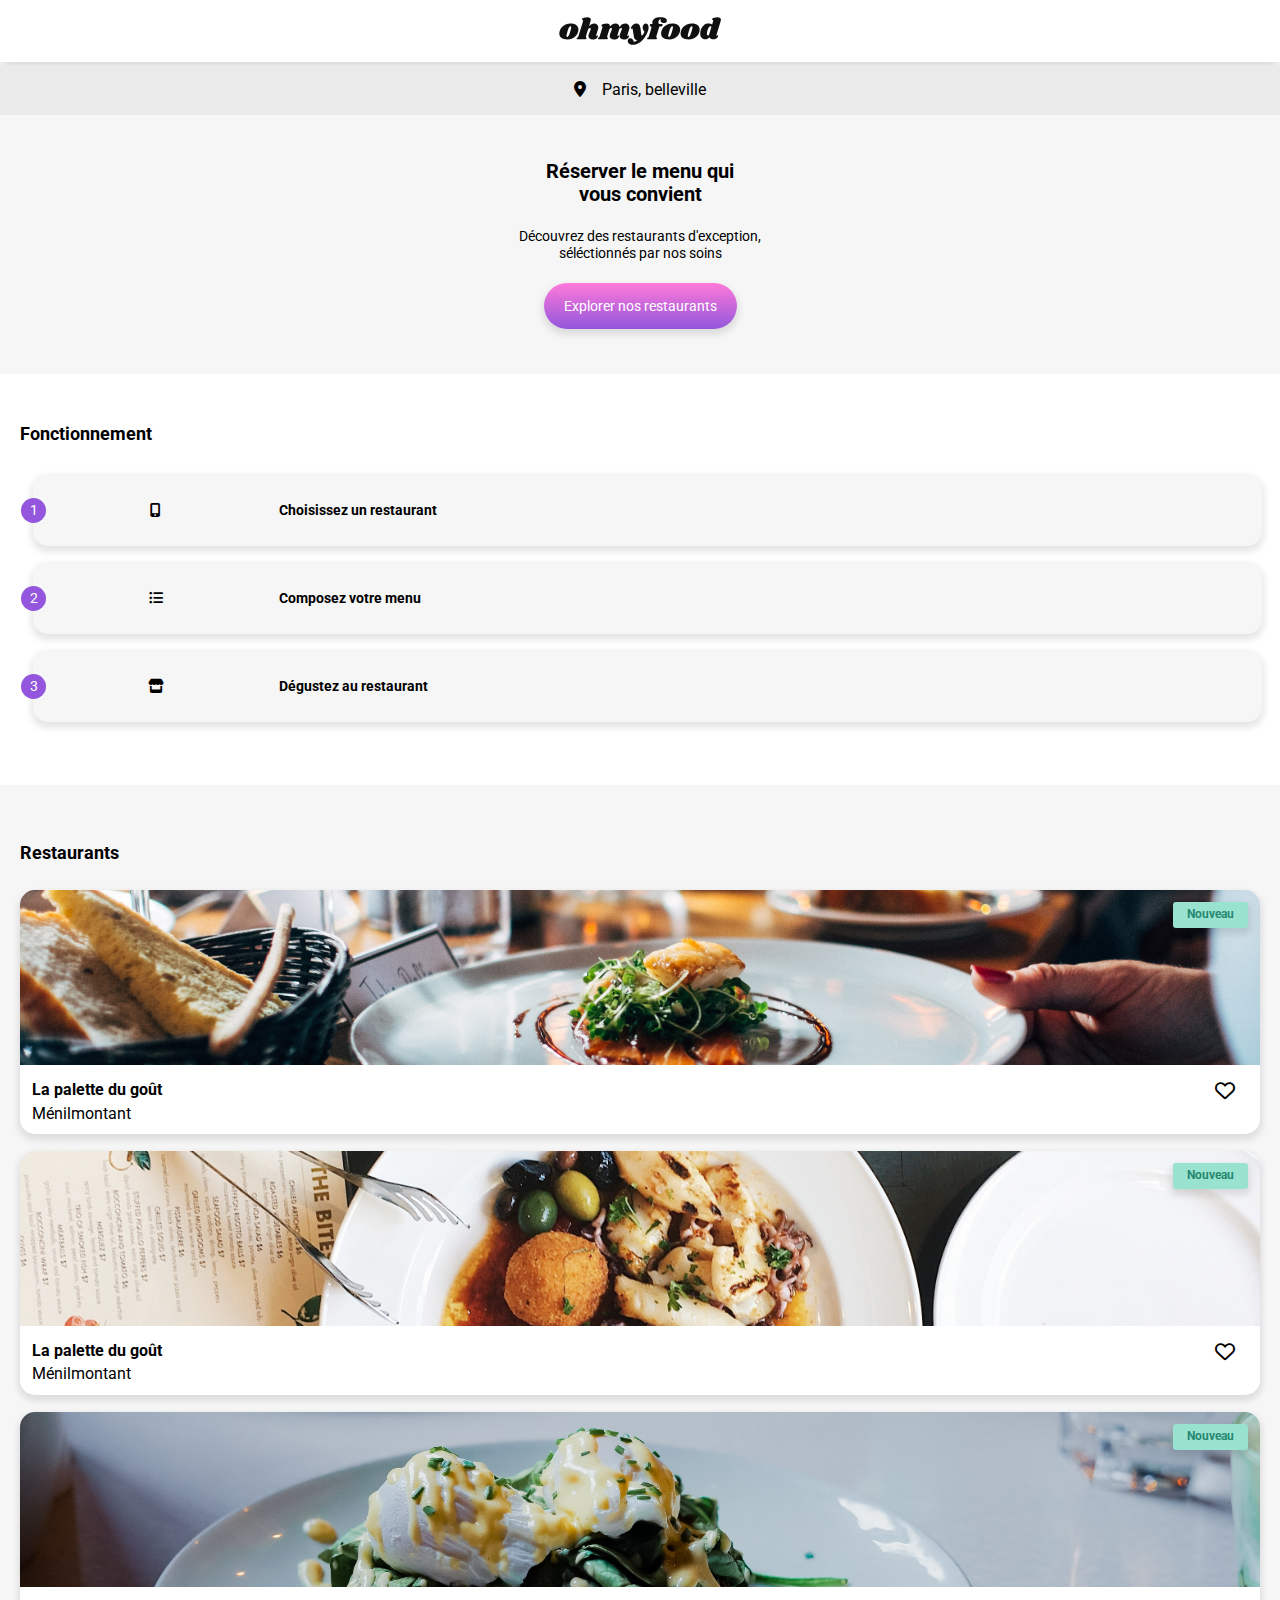
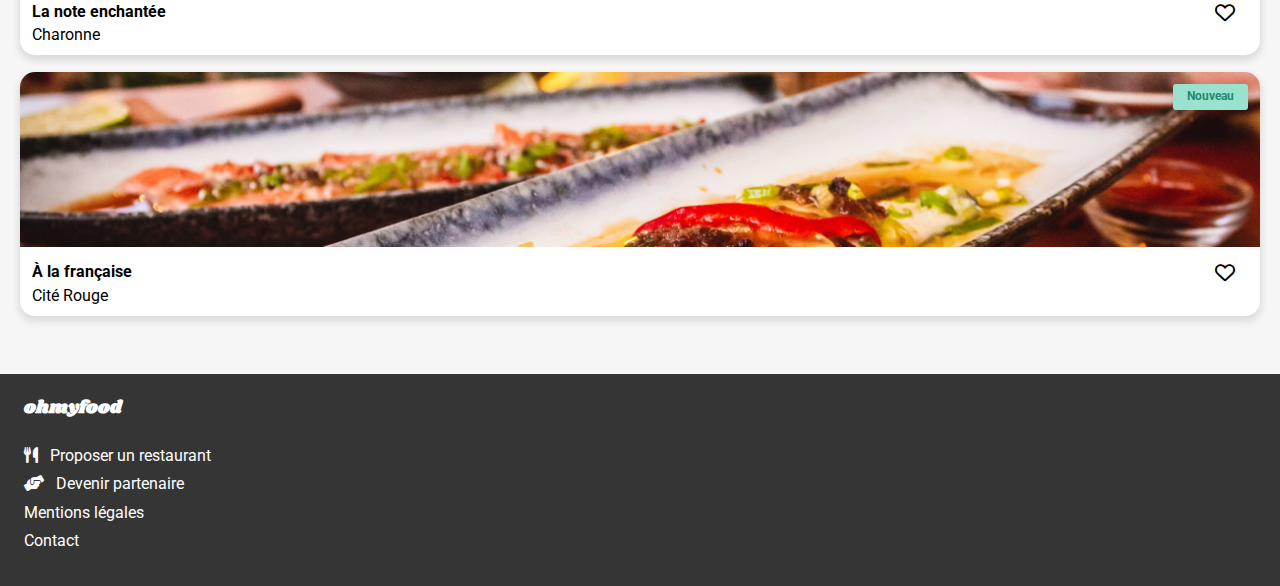
==== index.html @ d655e04b "add menu header" ====
<!DOCTYPE html>
<html lang="en">
<head>
    <meta charset="UTF-8">
    <meta http-equiv="X-UA-Compatible" content="IE=edge">
    <meta name="viewport" content="width=device-width, initial-scale=1.0">

    <link rel="stylesheet" href="https://cdnjs.cloudflare.com/ajax/libs/font-awesome/6.0.0/css/all.min.css" integrity="sha512-9usAa10IRO0HhonpyAIVpjrylPvoDwiPUiKdWk5t3PyolY1cOd4DSE0Ga+ri4AuTroPR5aQvXU9xC6qOPnzFeg==" crossorigin="anonymous" referrerpolicy="no-referrer" />
    <link href="https://fonts.googleapis.com/css2?family=Roboto:wght@100;300;400;500;700;900&family=Shrikhand&display=swap" rel="stylesheet">
    <link rel="stylesheet" href="./styles/css/normalize.css">
    <link rel="stylesheet" href="./styles/css/index.css">

    <title>OhMyFood</title>
</head>
<body>
    <!-- loading spinner -->
    <div class="loading"></div>
    <!-- Header -->
    <header class="header">
        <div class="header-logo">
            <!-- <i class="arrow-left"></i> -->
            <img src="./images/logo/ohmyfood@2x.svg" alt="">
        </div>
        <div class="header-location">
            <i class="fa-solid fa-location-dot"></i>
            <div class="header-location-info">
                <span class="city">Paris,</span>
                <span class="district">belleville</span>
            </div>
            <!-- <p class="location-info">Paris,belleville</p> -->
        </div>
    </header>
    <!-- Section Company Intro -->
    <section class="Intro">
        <div class="Intro-discover">
            <h2>Réserver le menu qui vous convient</h2>
            <h3>Découvrez des restaurants d'exception,
                séléctionnés par nos soins</h3>
            <a href="#" class="btn">Explorer nos restaurants</a>
        </div>
        <div class="Intro-fonctioning">
            <h2>Fonctionnement</h2>
            <nav class="navbar">
                <ul class="navbar-list">
                    <li class="navbar-list-item">
                        <a href="#">
                            <span>1</span>
                            <i class="fa-solid fa-mobile-screen-button"></i>
                            <h3>Choisissez un restaurant</h3>
                        </a>
                    </li>
                    <li class="navbar-list-item">
                        <a href="#">
                            <span>2</span>
                            <i class="fa-solid fa-list-ul"></i>
                            <h3>Composez votre menu</h3>
                        </a>
                    </li>
                    <li class="navbar-list-item">
                        <a href="#">
                            <span>3</span>
                            <i class="fa-solid fa-store"></i>
                            <h3>Dégustez au restaurant</h3>
                        </a>
                    </li>
                </ul>
            </nav>
        </div>
    </section>
    <!-- Section Restaurants -->
    <section class="rest">
        <h2>Restaurants</h2>
        <ul class="rest-list">
            <li class="rest-list-item">
                <a href="#">
                    <img src="./images/restaurants/jay-wennington-N_Y88TWmGwA-unsplash.jpg" alt="">
                    <div class="rest-list-info-wrap">
                        <div class="rest-list-info">
                            <h3>La palette du goût</h3>
                            <span>Ménilmontant</span>
                        </div>
                        <div class="rest-list-likes">
                            <i class="fa-solid fa-heart like"></i>
                            <i class="fa-regular fa-heart like-stroke"></i>
                        </div>
                    </div>
                    <span class="newTag">Nouveau</span>
                </a>
            </li>
            <li class="rest-list-item">
                <a href="#">
                    <img src="./images/restaurants/stil-u2Lp8tXIcjw-unsplash.jpg" alt="">
                    <div class="rest-list-info-wrap">
                        <div class="rest-list-info">
                            <h3>La palette du goût</h3>
                            <span>Ménilmontant</span>
                        </div>
                        <div class="rest-list-likes">
                            <i class="fa-solid fa-heart like"></i>
                            <i class="fa-regular fa-heart like-stroke"></i>
                        </div>
                    </div>
                    <span class="newTag">Nouveau</span>
                </a>
            </li>
            <li class="rest-list-item">
                <a href="#">
                    <img src="./images/restaurants/toa-heftiba-DQKerTsQwi0-unsplash.jpg" alt="">
                    <div class="rest-list-info-wrap">
                        <div class="rest-list-info">
                            <h3>La note enchantée</h3>
                            <span>Charonne</span>
                        </div>
                        <div class="rest-list-likes">
                            <i class="fa-solid fa-heart like"></i>
                            <i class="fa-regular fa-heart like-stroke"></i>
                        </div>
                    </div>
                    <span class="newTag">Nouveau</span>
                </a>
            </li>
            <li class="rest-list-item">
                <a href="#">
                    <img src="./images/restaurants/louis-hansel-shotsoflouis-qNBGVyOCY8Q-unsplash.jpg" alt="">
                    <div class="rest-list-info-wrap">
                        <div class="rest-list-info">
                            <h3>À la française</h3>
                            <span>Cité Rouge</span>
                        </div>
                        <div class="rest-list-likes">
                            <i class="fa-solid fa-heart like"></i>
                            <i class="fa-regular fa-heart like-stroke"></i>
                        </div>
                    </div>
                    <span class="newTag">Nouveau</span>
                </a>
            </li>

        </ul>
    </section>
    
    <!-- Footer -->
    <footer class="footer">
        <h1 class="footer-title logo">ohmyfood</h1>
        <nav class="footer-navbar">
            <ul class="nav-list">
                <li>
                    <a href="">
                        <i class="fa-solid fa-utensils"></i>
                        <p>Proposer un restaurant</p>
                    </a>
                </li>
                <li>
                    <a href="">
                        <i class="fa-solid fa-handshake-angle"></i>
                        <p>Devenir partenaire</p>
                    </a>
                </li>
            </ul>
            <ul class="nav-list">
                <li>
                    <a href="">Mentions légales</a>
                </li>
                <li>
                    <a href="">Contact</a>
                </li>
            </ul>
        </nav>
    </footer>
</body>
</html>
---- styles/css/index.css ----
* {
  box-sizing: border-box;
}

body {
  font-family: "Roboto", sans-serif;
}

.logo,
.title {
  font-family: "Shrikhand", cursive;
}

/************* Header **************/
.header {
  display: flex;
  flex-direction: column;
  align-items: center;
  gap: 3px;
}
.header-logo {
  width: 100%;
  display: flex;
  justify-content: center;
  padding: 17px 0;
  box-shadow: 0px 3px 12px 0px rgba(0, 0, 0, 0.2);
}
.header-logo img {
  width: 162px;
}

.header-location {
  width: 100%;
  display: flex;
  justify-content: center;
  gap: 16px;
  padding: 16px 0;
  background-color: #eaeaea;
}

/************ Section Intro **************/
.Intro {
  display: flex;
  flex-direction: column;
  gap: 50px;
}
.Intro-discover {
  display: flex;
  flex-direction: column;
  justify-content: center;
  align-items: center;
  gap: 22px;
  padding: 45px 0;
  background-color: #f6f6f6;
  text-align: center;
}
.Intro-discover h2 {
  font-size: 20px;
  max-width: 230px;
}
.Intro-discover h3 {
  display: flex;
  font-size: 14px;
  white-space: pre-line;
  font-weight: normal;
}
.Intro-discover a {
  padding: 15px 20px;
  border-radius: 25px;
  font-size: 14px;
  background: linear-gradient(#FF79DA, #9356DC);
  color: #fff;
  box-shadow: 0px 4px 7px 2px rgba(0, 0, 0, 0.1);
  transition: all 1.5s;
}
.Intro-discover a:hover {
  box-shadow: 0px 3px 7px 2px rgba(0, 0, 0, 0.2);
  background: linear-gradient(#ff93e1, #a16be0);
}

.Intro-fonctioning {
  display: flex;
  flex-direction: column;
  gap: 30px;
}
.Intro-fonctioning h2 {
  font-size: 18px;
  padding-left: 20px;
}
.Intro-fonctioning .navbar-list {
  display: flex;
  flex-direction: column;
  gap: 16px;
  padding: 0 18px 0 33px;
  font-size: 14px;
}
.Intro-fonctioning .navbar-list-item a {
  display: flex;
  position: relative;
  justify-content: space-around;
  height: 72px;
  align-items: center;
  background-color: #f6f6f6;
  border-radius: 15px;
  box-shadow: 0px 4px 7px 2px rgba(0, 0, 0, 0.1);
  transition: all 1.5s;
}
.Intro-fonctioning .navbar-list-item a:hover {
  background-color: #f2eafb;
}
.Intro-fonctioning .navbar-list-item a:hover i {
  color: #9356DC;
}
.Intro-fonctioning .navbar-list-item span {
  position: absolute;
  width: 25px;
  height: 25px;
  line-height: 25px;
  text-align: center;
  border-radius: 50%;
  background-color: #9356DC;
  color: #fff;
  left: -12px;
}
.Intro-fonctioning .navbar-list-item i {
  flex: 1;
  text-align: center;
  transition: all 1.5s;
}
.Intro-fonctioning .navbar-list-item h3 {
  flex: 4;
}

/************* Section Restaurants ************/
.rest {
  display: flex;
  flex-direction: column;
  gap: 26px;
  background-color: #f6f6f6;
  margin-top: 63px;
  padding: 58px 0;
}
.rest h2 {
  font-size: 18px;
  padding-left: 20px;
}
.rest-list {
  display: flex;
  flex-direction: column;
  gap: 17px;
  padding: 0 20px;
}
.rest-list-item a {
  display: flex;
  flex-direction: column;
  gap: 16px;
  position: relative;
  border-radius: 15px;
  background-color: #fff;
  box-shadow: 0px 4px 7px 2px rgba(0, 0, 0, 0.1);
}
.rest-list-item img {
  width: 100%;
  -o-object-fit: cover;
     object-fit: cover;
  height: 175px;
  border-radius: 15px 15px 0 0;
}
.rest-list-info-wrap {
  display: flex;
  justify-content: space-between;
  padding: 0 25px 11px 12px;
}
.rest-list-info {
  display: flex;
  flex-direction: column;
  gap: 5px;
}
.rest-list-likes {
  font-size: 20px;
  position: relative;
  height: 20px;
  background-clip: padding-box;
}
.rest-list-likes:hover .like {
  opacity: 1;
}
.rest-list-likes:hover .like-stroke {
  opacity: 0;
}
.rest-list-likes .like {
  opacity: 0;
  background: linear-gradient(to right, #FF79DA, #9356DC);
  -webkit-background-clip: text;
          background-clip: text;
  -webkit-text-fill-color: transparent;
  transition: all 0.5s;
}
.rest-list-likes .like-stroke {
  position: absolute;
  left: 0;
  transition: all 0.5s;
}
.rest-list .newTag {
  font-size: 12px;
  padding: 6px 14px;
  background-color: #99E2D0;
  position: absolute;
  right: 12px;
  top: 12px;
  color: #278870;
  font-weight: bold;
  border-radius: 3px;
  box-shadow: 0px 4px 7px 2px rgba(0, 0, 0, 0.1);
}

/************* footer ***************/
.footer {
  display: flex;
  flex-direction: column;
  gap: 16px;
  color: #fff;
  background-color: #353535;
  padding: 12px 0 35px 24px;
}
.footer-title {
  font-size: 18px;
}
.footer-navbar {
  display: flex;
  flex-direction: column;
  gap: 10px;
}
.footer-navbar .nav-list {
  display: flex;
  flex-direction: column;
  padding: 0;
  gap: 10px;
}
.footer-navbar .nav-list a {
  display: flex;
  gap: 12px;
}
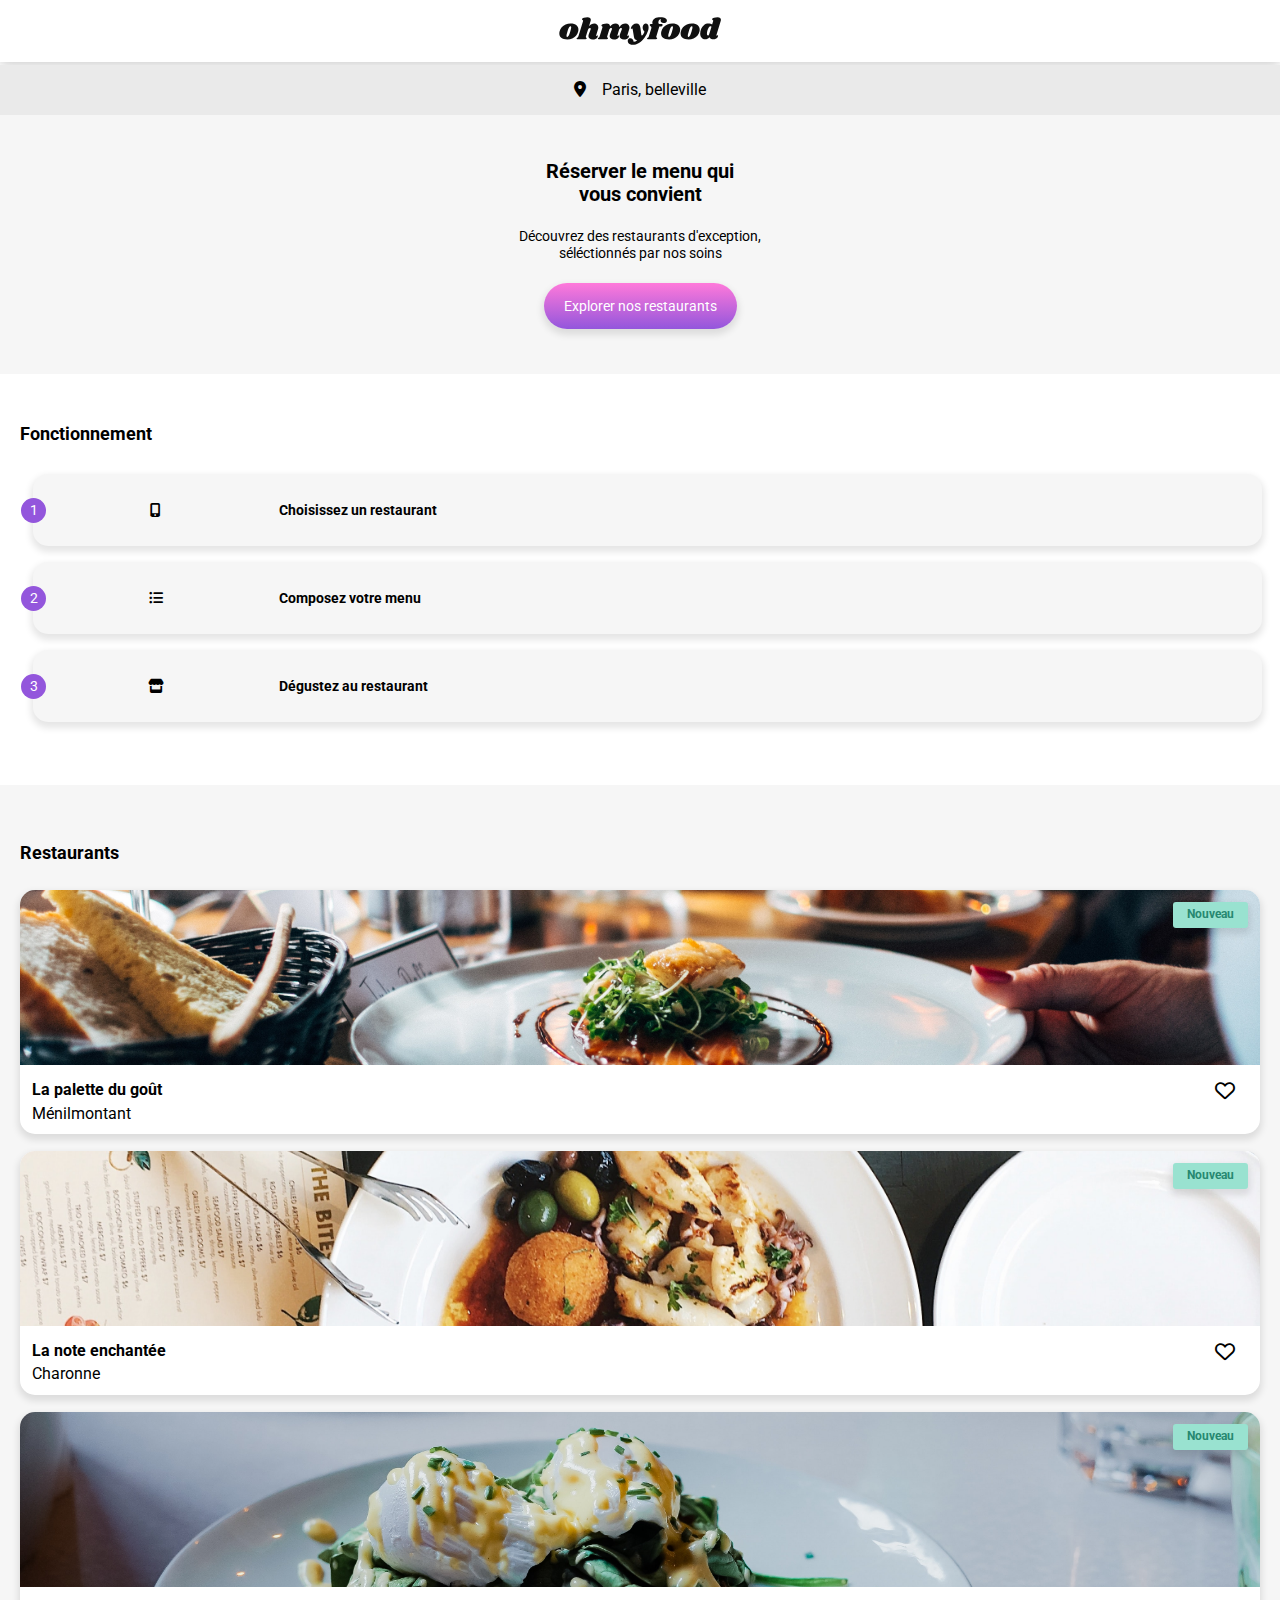
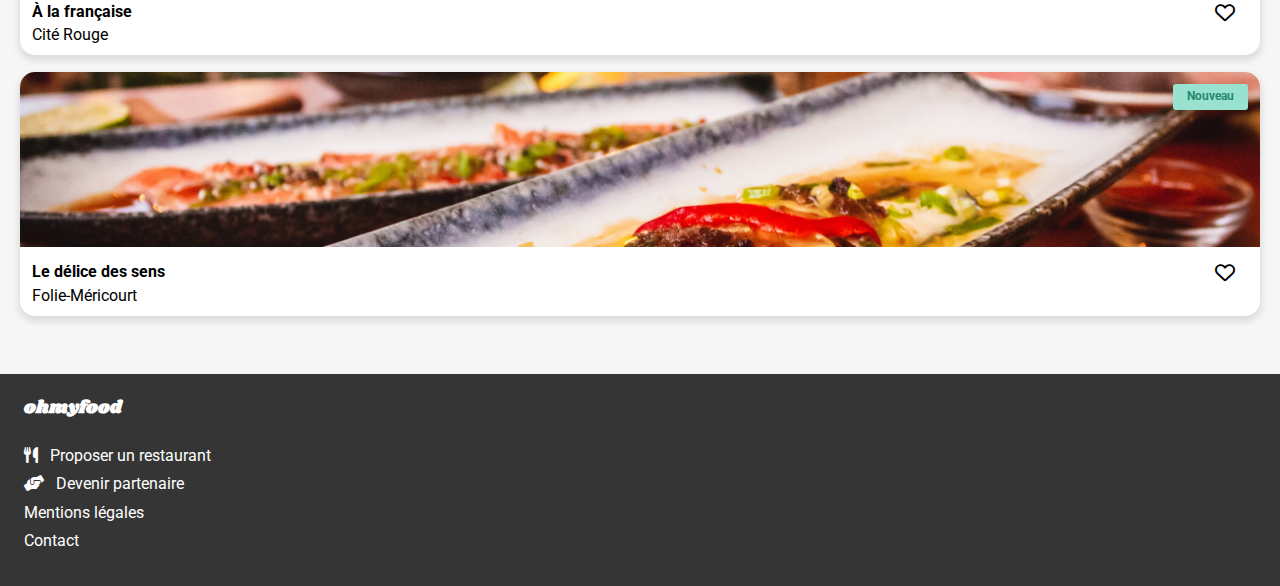
==== commit d1f63037: "modify index.html" ====
--- a/index.html
+++ b/index.html
@@ -18,8 +18,7 @@
     <!-- Header -->
     <header class="header">
         <div class="header-logo">
-            <!-- <i class="arrow-left"></i> -->
-            <img src="./images/logo/ohmyfood@2x.svg" alt="">
+            <img src="./images/logo/ohmyfood@2x.svg" alt="ohmyfood logo">
         </div>
         <div class="header-location">
             <i class="fa-solid fa-location-dot"></i>
@@ -72,8 +71,8 @@
         <h2>Restaurants</h2>
         <ul class="rest-list">
             <li class="rest-list-item">
-                <a href="#">
-                    <img src="./images/restaurants/jay-wennington-N_Y88TWmGwA-unsplash.jpg" alt="">
+                <a href="./laPalette.html">
+                    <img src="./images/restaurants/jay-wennington-N_Y88TWmGwA-unsplash.jpg" alt="La palette du goût">
                     <div class="rest-list-info-wrap">
                         <div class="rest-list-info">
                             <h3>La palette du goût</h3>
@@ -88,24 +87,8 @@
                 </a>
             </li>
             <li class="rest-list-item">
-                <a href="#">
-                    <img src="./images/restaurants/stil-u2Lp8tXIcjw-unsplash.jpg" alt="">
-                    <div class="rest-list-info-wrap">
-                        <div class="rest-list-info">
-                            <h3>La palette du goût</h3>
-                            <span>Ménilmontant</span>
-                        </div>
-                        <div class="rest-list-likes">
-                            <i class="fa-solid fa-heart like"></i>
-                            <i class="fa-regular fa-heart like-stroke"></i>
-                        </div>
-                    </div>
-                    <span class="newTag">Nouveau</span>
-                </a>
-            </li>
-            <li class="rest-list-item">
-                <a href="#">
-                    <img src="./images/restaurants/toa-heftiba-DQKerTsQwi0-unsplash.jpg" alt="">
+                <a href="./laNoteEnchante.html">
+                    <img src="./images/restaurants/stil-u2Lp8tXIcjw-unsplash.jpg" alt="La note enchantée">
                     <div class="rest-list-info-wrap">
                         <div class="rest-list-info">
                             <h3>La note enchantée</h3>
@@ -120,12 +103,28 @@
                 </a>
             </li>
             <li class="rest-list-item">
-                <a href="#">
-                    <img src="./images/restaurants/louis-hansel-shotsoflouis-qNBGVyOCY8Q-unsplash.jpg" alt="">
+                <a href="./laFrancaise.html">
+                    <img src="./images/restaurants/toa-heftiba-DQKerTsQwi0-unsplash.jpg" alt="À la française">
                     <div class="rest-list-info-wrap">
                         <div class="rest-list-info">
                             <h3>À la française</h3>
                             <span>Cité Rouge</span>
+                        </div>
+                        <div class="rest-list-likes">
+                            <i class="fa-solid fa-heart like"></i>
+                            <i class="fa-regular fa-heart like-stroke"></i>
+                        </div>
+                    </div>
+                    <span class="newTag">Nouveau</span>
+                </a>
+            </li>
+            <li class="rest-list-item">
+                <a href="./leDelice.html">
+                    <img src="./images/restaurants/louis-hansel-shotsoflouis-qNBGVyOCY8Q-unsplash.jpg" alt="Le délice des sens">
+                    <div class="rest-list-info-wrap">
+                        <div class="rest-list-info">
+                            <h3>Le délice des sens</h3>
+                            <span>Folie-Méricourt</span>
                         </div>
                         <div class="rest-list-likes">
                             <i class="fa-solid fa-heart like"></i>
@@ -162,7 +161,7 @@
                     <a href="">Mentions légales</a>
                 </li>
                 <li>
-                    <a href="">Contact</a>
+                    <a href="mailto:contact@example.com">Contact</a>
                 </li>
             </ul>
         </nav>
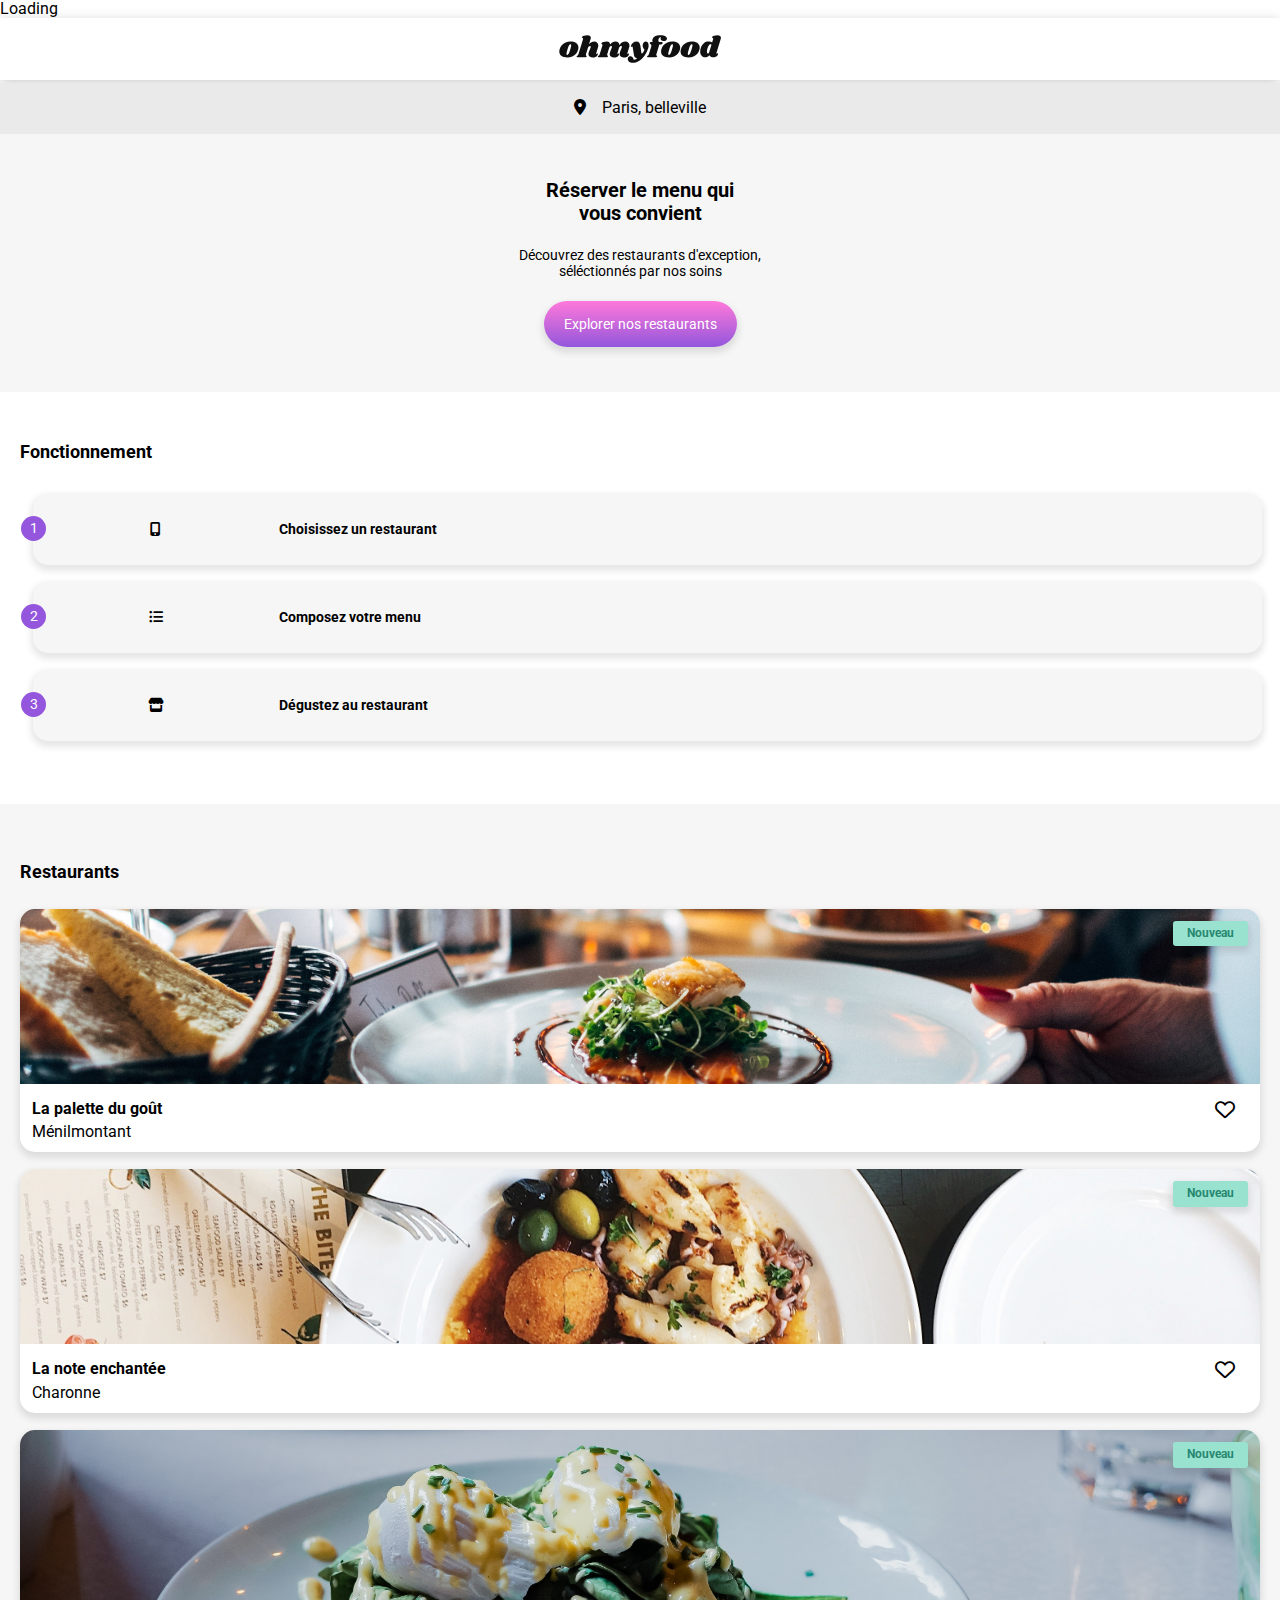
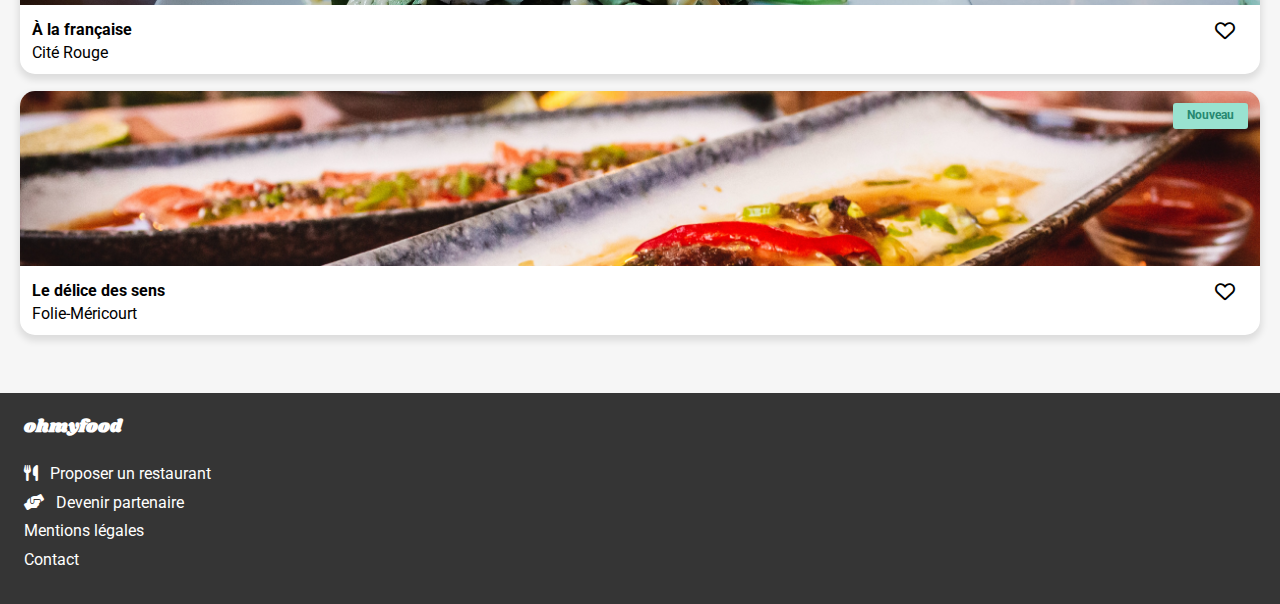
==== commit 349e2566: "add loading" ====
--- a/index.html
+++ b/index.html
@@ -14,157 +14,164 @@
 </head>
 <body>
     <!-- loading spinner -->
-    <div class="loading"></div>
-    <!-- Header -->
-    <header class="header">
-        <div class="header-logo">
-            <img src="./images/logo/ohmyfood@2x.svg" alt="ohmyfood logo">
+    <div class="loading">
+        <div class="ring">
+            Loading
+            <span></span>
         </div>
-        <div class="header-location">
-            <i class="fa-solid fa-location-dot"></i>
-            <div class="header-location-info">
-                <span class="city">Paris,</span>
-                <span class="district">belleville</span>
+    </div>
+    <div class="show">
+        <!-- Header -->
+        <header class="header">
+            <div class="header-logo">
+                <img src="./images/logo/ohmyfood@2x.svg" alt="ohmyfood logo">
             </div>
-            <!-- <p class="location-info">Paris,belleville</p> -->
-        </div>
-    </header>
-    <!-- Section Company Intro -->
-    <section class="Intro">
-        <div class="Intro-discover">
-            <h2>Réserver le menu qui vous convient</h2>
-            <h3>Découvrez des restaurants d'exception,
-                séléctionnés par nos soins</h3>
-            <a href="#" class="btn">Explorer nos restaurants</a>
-        </div>
-        <div class="Intro-fonctioning">
-            <h2>Fonctionnement</h2>
-            <nav class="navbar">
-                <ul class="navbar-list">
-                    <li class="navbar-list-item">
-                        <a href="#">
-                            <span>1</span>
-                            <i class="fa-solid fa-mobile-screen-button"></i>
-                            <h3>Choisissez un restaurant</h3>
+            <div class="header-location">
+                <i class="fa-solid fa-location-dot"></i>
+                <div class="header-location-info">
+                    <span class="city">Paris,</span>
+                    <span class="district">belleville</span>
+                </div>
+                <!-- <p class="location-info">Paris,belleville</p> -->
+            </div>
+        </header>
+        <!-- Section Company Intro -->
+        <section class="Intro">
+            <div class="Intro-discover">
+                <h2>Réserver le menu qui vous convient</h2>
+                <h3>Découvrez des restaurants d'exception,
+                    séléctionnés par nos soins</h3>
+                <a href="#" class="btn">Explorer nos restaurants</a>
+            </div>
+            <div class="Intro-fonctioning">
+                <h2>Fonctionnement</h2>
+                <nav class="navbar">
+                    <ul class="navbar-list">
+                        <li class="navbar-list-item">
+                            <a href="#">
+                                <span>1</span>
+                                <i class="fa-solid fa-mobile-screen-button"></i>
+                                <h3>Choisissez un restaurant</h3>
+                            </a>
+                        </li>
+                        <li class="navbar-list-item">
+                            <a href="#">
+                                <span>2</span>
+                                <i class="fa-solid fa-list-ul"></i>
+                                <h3>Composez votre menu</h3>
+                            </a>
+                        </li>
+                        <li class="navbar-list-item">
+                            <a href="#">
+                                <span>3</span>
+                                <i class="fa-solid fa-store"></i>
+                                <h3>Dégustez au restaurant</h3>
+                            </a>
+                        </li>
+                    </ul>
+                </nav>
+            </div>
+        </section>
+        <!-- Section Restaurants -->
+        <section class="rest">
+            <h2>Restaurants</h2>
+            <ul class="rest-list">
+                <li class="rest-list-item">
+                    <a href="./laPalette.html">
+                        <img src="./images/restaurants/jay-wennington-N_Y88TWmGwA-unsplash.jpg" alt="La palette du goût">
+                        <div class="rest-list-info-wrap">
+                            <div class="rest-list-info">
+                                <h3>La palette du goût</h3>
+                                <span>Ménilmontant</span>
+                            </div>
+                            <div class="rest-list-likes">
+                                <i class="fa-solid fa-heart like"></i>
+                                <i class="fa-regular fa-heart like-stroke"></i>
+                            </div>
+                        </div>
+                        <span class="newTag">Nouveau</span>
+                    </a>
+                </li>
+                <li class="rest-list-item">
+                    <a href="./laNoteEnchante.html">
+                        <img src="./images/restaurants/stil-u2Lp8tXIcjw-unsplash.jpg" alt="La note enchantée">
+                        <div class="rest-list-info-wrap">
+                            <div class="rest-list-info">
+                                <h3>La note enchantée</h3>
+                                <span>Charonne</span>
+                            </div>
+                            <div class="rest-list-likes">
+                                <i class="fa-solid fa-heart like"></i>
+                                <i class="fa-regular fa-heart like-stroke"></i>
+                            </div>
+                        </div>
+                        <span class="newTag">Nouveau</span>
+                    </a>
+                </li>
+                <li class="rest-list-item">
+                    <a href="./laFrancaise.html">
+                        <img src="./images/restaurants/toa-heftiba-DQKerTsQwi0-unsplash.jpg" alt="À la française">
+                        <div class="rest-list-info-wrap">
+                            <div class="rest-list-info">
+                                <h3>À la française</h3>
+                                <span>Cité Rouge</span>
+                            </div>
+                            <div class="rest-list-likes">
+                                <i class="fa-solid fa-heart like"></i>
+                                <i class="fa-regular fa-heart like-stroke"></i>
+                            </div>
+                        </div>
+                        <span class="newTag">Nouveau</span>
+                    </a>
+                </li>
+                <li class="rest-list-item">
+                    <a href="./leDelice.html">
+                        <img src="./images/restaurants/louis-hansel-shotsoflouis-qNBGVyOCY8Q-unsplash.jpg" alt="Le délice des sens">
+                        <div class="rest-list-info-wrap">
+                            <div class="rest-list-info">
+                                <h3>Le délice des sens</h3>
+                                <span>Folie-Méricourt</span>
+                            </div>
+                            <div class="rest-list-likes">
+                                <i class="fa-solid fa-heart like"></i>
+                                <i class="fa-regular fa-heart like-stroke"></i>
+                            </div>
+                        </div>
+                        <span class="newTag">Nouveau</span>
+                    </a>
+                </li>
+
+            </ul>
+        </section>
+        
+        <!-- Footer -->
+        <footer class="footer">
+            <h1 class="footer-title logo">ohmyfood</h1>
+            <nav class="footer-navbar">
+                <ul class="nav-list">
+                    <li>
+                        <a href="">
+                            <i class="fa-solid fa-utensils"></i>
+                            <p>Proposer un restaurant</p>
                         </a>
                     </li>
-                    <li class="navbar-list-item">
-                        <a href="#">
-                            <span>2</span>
-                            <i class="fa-solid fa-list-ul"></i>
-                            <h3>Composez votre menu</h3>
-                        </a>
-                    </li>
-                    <li class="navbar-list-item">
-                        <a href="#">
-                            <span>3</span>
-                            <i class="fa-solid fa-store"></i>
-                            <h3>Dégustez au restaurant</h3>
+                    <li>
+                        <a href="">
+                            <i class="fa-solid fa-handshake-angle"></i>
+                            <p>Devenir partenaire</p>
                         </a>
                     </li>
                 </ul>
+                <ul class="nav-list">
+                    <li>
+                        <a href="">Mentions légales</a>
+                    </li>
+                    <li>
+                        <a href="mailto:contact@example.com">Contact</a>
+                    </li>
+                </ul>
             </nav>
-        </div>
-    </section>
-    <!-- Section Restaurants -->
-    <section class="rest">
-        <h2>Restaurants</h2>
-        <ul class="rest-list">
-            <li class="rest-list-item">
-                <a href="./laPalette.html">
-                    <img src="./images/restaurants/jay-wennington-N_Y88TWmGwA-unsplash.jpg" alt="La palette du goût">
-                    <div class="rest-list-info-wrap">
-                        <div class="rest-list-info">
-                            <h3>La palette du goût</h3>
-                            <span>Ménilmontant</span>
-                        </div>
-                        <div class="rest-list-likes">
-                            <i class="fa-solid fa-heart like"></i>
-                            <i class="fa-regular fa-heart like-stroke"></i>
-                        </div>
-                    </div>
-                    <span class="newTag">Nouveau</span>
-                </a>
-            </li>
-            <li class="rest-list-item">
-                <a href="./laNoteEnchante.html">
-                    <img src="./images/restaurants/stil-u2Lp8tXIcjw-unsplash.jpg" alt="La note enchantée">
-                    <div class="rest-list-info-wrap">
-                        <div class="rest-list-info">
-                            <h3>La note enchantée</h3>
-                            <span>Charonne</span>
-                        </div>
-                        <div class="rest-list-likes">
-                            <i class="fa-solid fa-heart like"></i>
-                            <i class="fa-regular fa-heart like-stroke"></i>
-                        </div>
-                    </div>
-                    <span class="newTag">Nouveau</span>
-                </a>
-            </li>
-            <li class="rest-list-item">
-                <a href="./laFrancaise.html">
-                    <img src="./images/restaurants/toa-heftiba-DQKerTsQwi0-unsplash.jpg" alt="À la française">
-                    <div class="rest-list-info-wrap">
-                        <div class="rest-list-info">
-                            <h3>À la française</h3>
-                            <span>Cité Rouge</span>
-                        </div>
-                        <div class="rest-list-likes">
-                            <i class="fa-solid fa-heart like"></i>
-                            <i class="fa-regular fa-heart like-stroke"></i>
-                        </div>
-                    </div>
-                    <span class="newTag">Nouveau</span>
-                </a>
-            </li>
-            <li class="rest-list-item">
-                <a href="./leDelice.html">
-                    <img src="./images/restaurants/louis-hansel-shotsoflouis-qNBGVyOCY8Q-unsplash.jpg" alt="Le délice des sens">
-                    <div class="rest-list-info-wrap">
-                        <div class="rest-list-info">
-                            <h3>Le délice des sens</h3>
-                            <span>Folie-Méricourt</span>
-                        </div>
-                        <div class="rest-list-likes">
-                            <i class="fa-solid fa-heart like"></i>
-                            <i class="fa-regular fa-heart like-stroke"></i>
-                        </div>
-                    </div>
-                    <span class="newTag">Nouveau</span>
-                </a>
-            </li>
-
-        </ul>
-    </section>
-    
-    <!-- Footer -->
-    <footer class="footer">
-        <h1 class="footer-title logo">ohmyfood</h1>
-        <nav class="footer-navbar">
-            <ul class="nav-list">
-                <li>
-                    <a href="">
-                        <i class="fa-solid fa-utensils"></i>
-                        <p>Proposer un restaurant</p>
-                    </a>
-                </li>
-                <li>
-                    <a href="">
-                        <i class="fa-solid fa-handshake-angle"></i>
-                        <p>Devenir partenaire</p>
-                    </a>
-                </li>
-            </ul>
-            <ul class="nav-list">
-                <li>
-                    <a href="">Mentions légales</a>
-                </li>
-                <li>
-                    <a href="mailto:contact@example.com">Contact</a>
-                </li>
-            </ul>
-        </nav>
-    </footer>
+        </footer>
+    </div>
 </body>
 </html>--- a/styles/css/index.css
+++ b/styles/css/index.css
@@ -11,6 +11,18 @@
   font-family: "Shrikhand", cursive;
 }
 
+.Intro-discover a {
+  border-radius: 25px;
+  color: #fff;
+  background: linear-gradient(to bottom, #FF79DA, #9356DC);
+  box-shadow: 0px 4px 7px 2px rgba(0, 0, 0, 0.1);
+  transition: all 1.5s, ease;
+}
+.Intro-discover a:hover {
+  box-shadow: 0px 3px 7px 2px rgba(0, 0, 0, 0.2);
+  background: linear-gradient(#ff93e1, #a16be0);
+}
+
 /************* Header **************/
 .header {
   display: flex;
@@ -27,6 +39,8 @@
 }
 .header-logo img {
   width: 162px;
+  -o-object-fit: cover;
+     object-fit: cover;
 }
 
 .header-location {
@@ -66,16 +80,7 @@
 }
 .Intro-discover a {
   padding: 15px 20px;
-  border-radius: 25px;
   font-size: 14px;
-  background: linear-gradient(#FF79DA, #9356DC);
-  color: #fff;
-  box-shadow: 0px 4px 7px 2px rgba(0, 0, 0, 0.1);
-  transition: all 1.5s;
-}
-.Intro-discover a:hover {
-  box-shadow: 0px 3px 7px 2px rgba(0, 0, 0, 0.2);
-  background: linear-gradient(#ff93e1, #a16be0);
 }
 
 .Intro-fonctioning {
@@ -103,7 +108,7 @@
   background-color: #f6f6f6;
   border-radius: 15px;
   box-shadow: 0px 4px 7px 2px rgba(0, 0, 0, 0.1);
-  transition: all 1.5s;
+  transition: all 1.5s, ease;
 }
 .Intro-fonctioning .navbar-list-item a:hover {
   background-color: #f2eafb;
@@ -125,7 +130,7 @@
 .Intro-fonctioning .navbar-list-item i {
   flex: 1;
   text-align: center;
-  transition: all 1.5s;
+  transition: all 1.5s, ease;
 }
 .Intro-fonctioning .navbar-list-item h3 {
   flex: 4;
@@ -194,12 +199,12 @@
   -webkit-background-clip: text;
           background-clip: text;
   -webkit-text-fill-color: transparent;
-  transition: all 0.5s;
+  transition: all 0.5s, ease;
 }
 .rest-list-likes .like-stroke {
   position: absolute;
   left: 0;
-  transition: all 0.5s;
+  transition: all 0.5s, ease;
 }
 .rest-list .newTag {
   font-size: 12px;
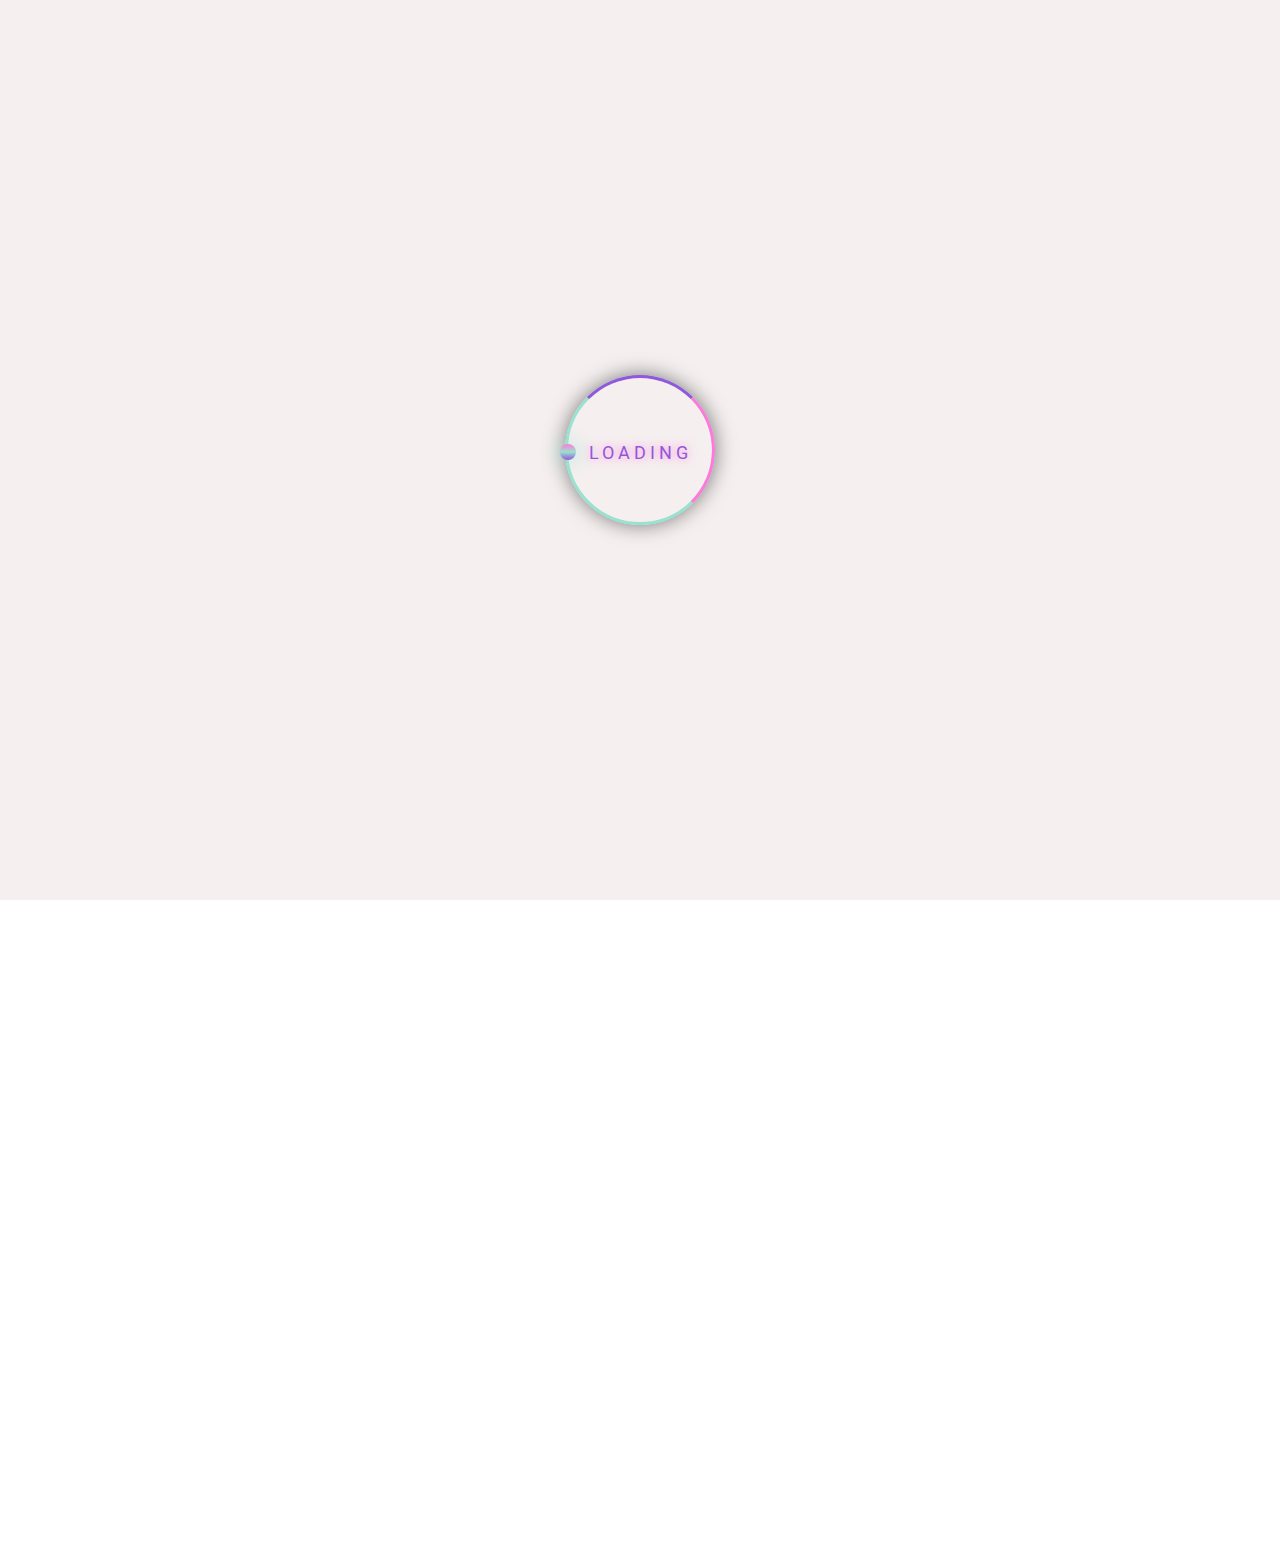
==== commit e8255caf: "modify header" ====
--- a/index.html
+++ b/index.html
@@ -20,7 +20,7 @@
             <span></span>
         </div>
     </div>
-    <div class="show">
+    <div class="content">
         <!-- Header -->
         <header class="header">
             <div class="header-logo">
@@ -28,11 +28,7 @@
             </div>
             <div class="header-location">
                 <i class="fa-solid fa-location-dot"></i>
-                <div class="header-location-info">
-                    <span class="city">Paris,</span>
-                    <span class="district">belleville</span>
-                </div>
-                <!-- <p class="location-info">Paris,belleville</p> -->
+                <p class="header-location-info">Paris, belleville</p>
             </div>
         </header>
         <!-- Section Company Intro -->
--- a/styles/css/index.css
+++ b/styles/css/index.css
@@ -21,6 +21,149 @@
 .Intro-discover a:hover {
   box-shadow: 0px 3px 7px 2px rgba(0, 0, 0, 0.2);
   background: linear-gradient(#ff93e1, #a16be0);
+}
+
+@-webkit-keyframes animateC {
+  0% {
+    transform: rotate(0deg);
+  }
+  100% {
+    transform: rotate(360deg);
+  }
+}
+
+@keyframes animateC {
+  0% {
+    transform: rotate(0deg);
+  }
+  100% {
+    transform: rotate(360deg);
+  }
+}
+@-webkit-keyframes animate-ball {
+  0% {
+    transform: rotate(45deg);
+  }
+  100% {
+    transform: rotate(405deg);
+  }
+}
+@keyframes animate-ball {
+  0% {
+    transform: rotate(45deg);
+  }
+  100% {
+    transform: rotate(405deg);
+  }
+}
+@-webkit-keyframes disappear {
+  0% {
+    opacity: 1;
+    z-index: 2;
+  }
+  100% {
+    opacity: 0;
+    z-index: -1;
+  }
+}
+@keyframes disappear {
+  0% {
+    opacity: 1;
+    z-index: 2;
+  }
+  100% {
+    opacity: 0;
+    z-index: -1;
+  }
+}
+@-webkit-keyframes show {
+  0% {
+    opacity: 0;
+  }
+  100% {
+    opacity: 1;
+  }
+}
+@keyframes show {
+  0% {
+    opacity: 0;
+  }
+  100% {
+    opacity: 1;
+  }
+}
+.loading {
+  width: 100%;
+  background-color: #f5efef;
+  position: fixed;
+  top: 0;
+  bottom: 0;
+  display: flex;
+  justify-content: center;
+  align-items: center;
+  z-index: 2;
+  -webkit-animation: disappear 3s linear forwards;
+          animation: disappear 3s linear forwards;
+}
+.ring {
+  width: 150px;
+  height: 150px;
+  background: transparent;
+  border: 3px solid #99E2D0;
+  border-radius: 50%;
+  text-align: center;
+  line-height: 150px;
+  font-size: 18px;
+  color: #9356DC;
+  letter-spacing: 4px;
+  text-transform: uppercase;
+  text-shadow: 0 0 10px #FF79DA;
+  box-shadow: 0 0 20px rgba(0, 0, 0, 0.5);
+  position: relative;
+}
+.ring::before {
+  content: "";
+  position: absolute;
+  top: -3px;
+  left: -3px;
+  width: 100%;
+  height: 100%;
+  border: 3px solid transparent;
+  border-top: 3px solid #9356DC;
+  border-right: 3px solid #FF79DA;
+  border-radius: 50%;
+  -webkit-animation: animateC 2s linear infinite;
+          animation: animateC 2s linear infinite;
+}
+.ring span {
+  display: block;
+  position: absolute;
+  top: 50%;
+  width: 50%;
+  height: 4px;
+  background: transparent;
+  transform-origin: right;
+  -webkit-animation: animate-ball 2s linear infinite;
+          animation: animate-ball 2s linear infinite;
+}
+.ring span::before {
+  content: "";
+  position: absolute;
+  width: 16px;
+  height: 16px;
+  border-radius: 50%;
+  background: linear-gradient(#FF79DA, #99E2D0, #9356DC);
+  top: -6px;
+  left: -8px;
+  box-shadow: 0 0 20px #99E2D0;
+  -webkit-animation: animate-ball 2s linear infinite;
+          animation: animate-ball 2s linear infinite;
+}
+
+.content {
+  opacity: 0;
+  -webkit-animation: show 0.5s linear 2s forwards;
+          animation: show 0.5s linear 2s forwards;
 }
 
 /************* Header **************/
@@ -245,4 +388,126 @@
 .footer-navbar .nav-list a {
   display: flex;
   gap: 12px;
+}
+
+/************* Media Query ************/
+/*********** for tablette ************/
+@media only screen and (min-width :767.98px) {
+  /********* Header **********/
+  .header {
+    flex-direction: row;
+    justify-content: space-between;
+    padding: 10px 20px 20px;
+    background-color: #f6f6f6;
+  }
+  .header-logo {
+    box-shadow: none;
+  }
+  .header-location {
+    background-color: unset;
+  }
+  .header-logo, .header-location {
+    width: auto;
+  }
+
+  /********* Section Intro **********/
+  .Intro {
+    flex-direction: row;
+    justify-content: space-between;
+    padding: 43px 30px 30px;
+  }
+  .Intro-discover {
+    flex: 1;
+    gap: 42px;
+    background-color: unset;
+  }
+  .Intro-fonctioning {
+    flex: 1;
+  }
+  .Intro-fonctioning h2 {
+    align-self: center;
+  }
+  .Intro-fonctioning .navbar-list-item a {
+    background-color: unset;
+  }
+  .Intro-fonctioning .navbar-list-item h3 {
+    flex: 2;
+  }
+
+  /********* Section rest *********/
+  .rest-list {
+    flex-flow: row wrap;
+    justify-content: space-between;
+    gap: 25px;
+  }
+  .rest-list-item {
+    width: 48%;
+  }
+
+  /******** Footer ***********/
+  .footer {
+    flex-direction: row;
+    align-items: center;
+    padding-top: 35px;
+  }
+  .footer-title {
+    flex: 1;
+    font-size: 20px;
+  }
+  .footer-navbar {
+    flex-direction: row;
+    flex: 2;
+    justify-content: space-around;
+  }
+}
+/********** for desktop *************/
+@media only screen and (min-width :991.98px) {
+  body {
+    max-width: 1440px;
+    margin: auto;
+  }
+
+  /********** Header *********/
+  .header {
+    background-color: unset;
+    padding-bottom: 0;
+  }
+
+  /********** section Intro *********/
+  .Intro {
+    flex-direction: column;
+    padding: 0 0 0px;
+  }
+  .Intro-discover {
+    background-color: #f6f6f6;
+  }
+  .Intro-fonctioning h2 {
+    align-self: flex-start;
+    font-size: 20px;
+  }
+  .Intro-fonctioning .navbar-list {
+    flex-direction: row;
+    gap: 64px;
+  }
+  .Intro-fonctioning .navbar-list-item {
+    flex: 1;
+  }
+
+  /********** section rest *********/
+  .rest-list-item a {
+    height: 300px;
+  }
+
+  .rest-list-item img {
+    flex: 1;
+  }
+
+  /********** footer *********/
+  .footer {
+    gap: 0;
+  }
+  .footer-title {
+    text-align: center;
+    font-size: 30px;
+  }
 }